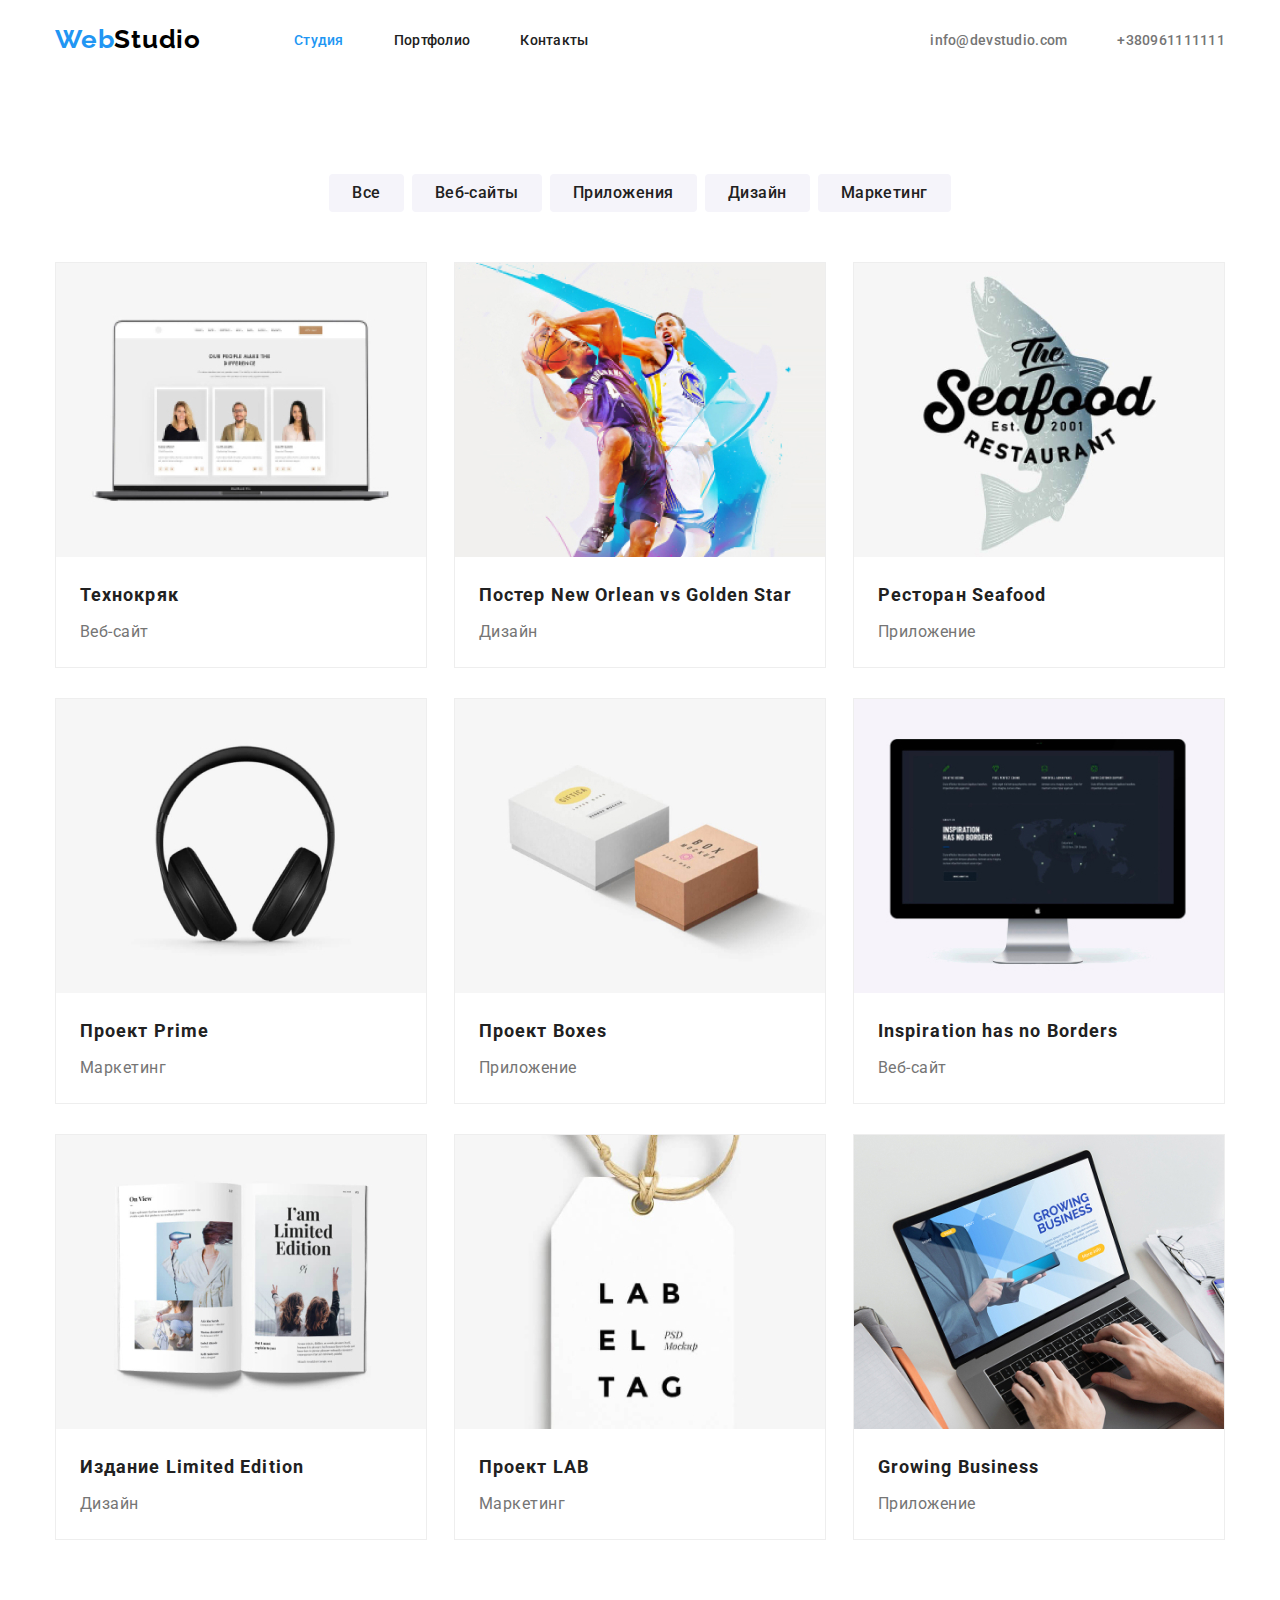
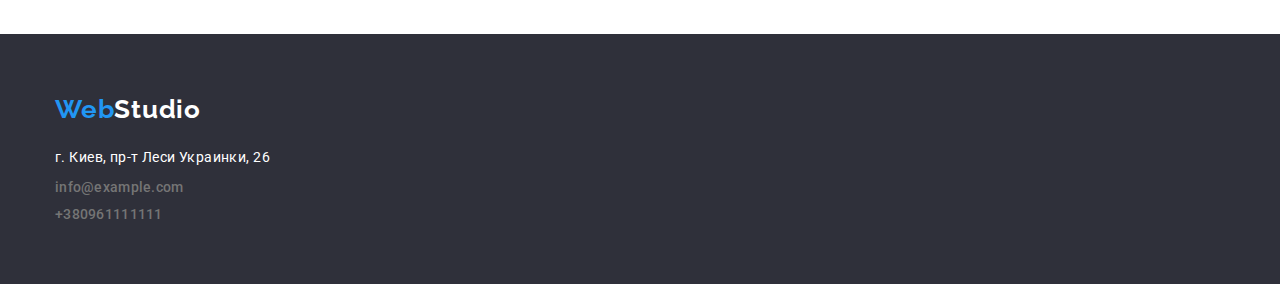
==== portfolio.html @ cd27da0d "start" ====
<!DOCTYPE html>
<html lang="ru">
  <head>
    <meta charset="UTF-8" />
    <meta name="viewport" content="width=device-width, initial-scale=1.0" />
    <title>Web Studio</title>
    <link
      href="https://fonts.googleapis.com/css2?family=Raleway:wght@700&family=Roboto:wght@400;500;700;900&display=swap"
      rel="stylesheet"
    />
    <link
      rel="stylesheet"
      href="https://cdnjs.cloudflare.com/ajax/libs/modern-normalize/0.7.0/modern-normalize.min.css"
    />
    <link rel="stylesheet" href="./css/style.css" />
  </head>
  <body>
    <!--Верхняя линия-->
    <header>
      <div class="container">
        <div class="header-div">
          <nav class="header-nav">
            <a class="page-title hover-for-regular-links" href="./index.html">
              <span class="page-title-color">Web</span>Studio
            </a>
            <ul class="nav-elements-style">
              <li>
                <a class="link" href="/"
                  ><span class="studio-link-current-color">Студия</span></a
                >
              </li>
              <li>
                <a
                  class="hover-for-regular-links link"
                  href="./portfolio.html"
                  target="_blank"
                  >Портфолио</a
                >
              </li>
              <li>
                <a class="hover-for-regular-links link" href="">Контакты</a>
              </li>
            </ul>
          </nav>

          <ul class="header-address-list">
            <li class="item">
              <address>
                <a
                  class="hover-for-regular-links contacts-link-style link"
                  href="mailto:info@devstudio.com"
                  >info@devstudio.com</a
                >
              </address>
            </li>
            <li class="item">
              <address>
                <a
                  class="hover-for-regular-links contacts-link-style link"
                  href="tel:+380961111111"
                  >+380961111111</a
                >
              </address>
            </li>
          </ul>
        </div>
      </div>
    </header>

    <main>
      <h1 hidden>Портфолио</h1>

      <!-- filters -->
      <section class="portfolio section">
        <div class="container">
          <ul class="portfolio-buttons-list">
            <li>
              <button class="portfolio-button-item" type="button">
                Все
              </button>
            </li>
            <li>
              <button class="portfolio-button-item" type="button">
                Веб-сайты
              </button>
            </li>
            <li>
              <button class="portfolio-button-item" type="button">
                Приложения
              </button>
            </li>
            <li>
              <button class="portfolio-button-item" type="button">
                Дизайн
              </button>
            </li>
            <li>
              <button class="portfolio-button-item" type="button">
                Маркетинг
              </button>
            </li>
          </ul>

          <!-- projects -->

          <ul class="projects-list">
            <li class="projects-list-item">
              <img
                src="./images/project-image-1.jpg"
                alt="ноутбук, в браузере которого открыт веб-сайт"
                width="370"
                height="294"
              />
              <h3 class="projects-list-item-title">Технокряк</h3>
              <p>Веб-сайт</p>
            </li>
            <li class="projects-list-item">
              <img
                src="./images/project-image-2.jpg"
                alt="люди играют в баскетболл"
                width="370"
                height="294"
              />
              <h3 class="projects-list-item-title">
                Постер New Orlean vs Golden Star
              </h3>
              <p>Дизайн</p>
            </li>
            <li class="projects-list-item">
              <img
                src="./images/project-image-3.jpg"
                alt="логотип ресторана Seafood"
                width="370"
                height="294"
              />
              <h3 class="projects-list-item-title">Ресторан Seafood</h3>
              <p>Приложение</p>
            </li>
            <li class="projects-list-item">
              <img
                src="./images/project-image-4.jpg"
                alt="наушники"
                width="370"
                height="294"
              />
              <h3 class="projects-list-item-title">Проект Prime</h3>
              <p>Маркетинг</p>
            </li>
            <li class="projects-list-item">
              <img
                src="./images/project-image-5.jpg"
                alt="две коробки"
                width="370"
                height="294"
              />
              <h3 class="projects-list-item-title">Проект Boxes</h3>
              <p>Приложение</p>
            </li>
            <li class="projects-list-item">
              <img
                src="./images/project-image-6.jpg"
                alt="монитор комьютера"
                width="370"
                height="294"
              />
              <h3 class="projects-list-item-title">
                Inspiration has no Borders
              </h3>
              <p>Веб-сайт</p>
            </li>
            <li class="projects-list-item">
              <img
                src="./images/project-image-7.jpg"
                alt="книга"
                width="370"
                height="294"
              />
              <h3 class="projects-list-item-title">
                Издание Limited Edition
              </h3>
              <p>Дизайн</p>
            </li>
            <li class="projects-list-item">
              <img
                src="./images/project-image-8.jpg"
                alt="бирка"
                width="370"
                height="294"
              />
              <h3 class="projects-list-item-title">Проект LAB</h3>
              <p>Маркетинг</p>
            </li>
            <li class="projects-list-item">
              <a href="">
                <img
                  src="./images/project-image-9.jpg"
                  alt="человек работает за
                ноутбуком"
                  width="370"
                  height="294"
                />
                <h3 class="projects-list-item-title">Growing Business</h3>
                <p>Приложение</p>
              </a>
            </li>
          </ul>
        </div>
      </section>
    </main>
    <!-- footer -->
    <footer>
      <div class="container">
        <div>
          <nav class="footer-nav">
            <a
              class="page-title-in-footer hover-for-regular-links"
              href="./index.html"
            >
              <span class="page-title-color">Web</span>Studio
            </a>
          </nav>
          <ul class="address-list">
            <li class="address-list-item">
              <address>
                <a
                  class="address-map hover-for-regular-links"
                  target="_blank"
                  href="https://goo.gl/maps/rDXgbdoQVFNTfPx67"
                  >г. Киев, пр-т Леси Украинки, 26
                </a>
              </address>
            </li>
            <li class="address-list-item">
              <address>
                <a
                  class="hover-for-regular-links contacts-link-style"
                  href="mailto:info@example.com"
                  >info@example.com</a
                >
              </address>
            </li>
            <li class="address-list-item">
              <address>
                <a
                  class="hover-for-regular-links contacts-link-style"
                  href="tel:+380961111111"
                  >+380961111111</a
                >
              </address>
            </li>
          </ul>
        </div>
      </div>
    </footer>
  </body>
</html>
---- css/style.css ----
/* при  окончательном оформлении
 проверить закоментированные значения */

html {
  box-sizing: border-box;
}

*,
*::before,
*::after {
  box-sizing: inherit;
}

body {
  font-family: roboto, sans-serif;
  color: #757575;
}

/* убирает маркеры в маркированном списке */
li {
  list-style: none;
}

ul,
p {
  margin: 0;
  padding: 0;
}

img {
  display: block;
}

a {
  text-decoration: none;
}

.page-title {
  font-family: Raleway, sans-serif;
  font-weight: bold;
  font-size: 26px;
  line-height: 31px;
  letter-spacing: 0.03em;
  color: #000000;
  padding-top: 24px;
  padding-bottom: 25px;
  margin-right: 93px;
}

.page-title-color {
  color: #2196f3;
}
.nav-elements-style {
  display: flex;
  font-weight: 500;
  font-size: 14px;
  line-height: 16px;
  letter-spacing: 0.02em;
  color: #212121;
}
.nav-elements-style li:not(:last-child) {
  margin-right: 50px;
}

.nav-elements-style .link {
  padding-top: 32px;
  padding-bottom: 32px;
  color: inherit;
}

.header-nav {
  display: flex;
  align-items: center;
}

.header-address-list .item + .item {
  margin-left: 50px;
}

.header-address-list .link {
  display: block;
  padding-top: 32px;
  padding-bottom: 32px;
}

.header-address-list {
  display: flex;
  margin-left: auto;
}

.studio-link-current-color {
  color: #2196f3;
}

.header-div {
  display: flex;
}

a:focus {
  color: #2196f3;
  outline-color: inherit;
}

.contacts-link-style {
  font-style: normal;
  font-weight: 500;
  font-size: 14px;
  line-height: 16px;
  letter-spacing: 0.02em;
  color: #757575;
}

.address-map {
  font-style: normal;
  font-weight: normal;
  font-size: 14px;
  line-height: 24px;
  letter-spacing: 0.03em;
  color: #ffffff;
}

.hover-for-regular-links:hover {
  color: #2196f3;
}

.portfolio-button-item:hover {
  background-color: #2196f3;
  color: #ffffff;
  box-shadow: 0px 3px 1px rgba(0, 0, 0, 0.1), 0px 1px 2px rgba(0, 0, 0, 0.08),
    0px 2px 2px rgba(0, 0, 0, 0.12);
}

/*  порядок вставки псевоклассов по спец
a:link { color: red; }
a:visited { color: grey; }
a:hover { color: blue; }
a:active { background-color: yellow; } */

.hero {
  text-align: center;
  padding-top: 200px;
  padding-bottom: 200px;
  background-color: #2f303a;
}

.hero-tagline {
  margin-top: 0;
  margin-bottom: 30px;
  /* margin-left: auto; */
  /* margin-right: auto; */
  font-weight: 900;
  font-size: 44px;
  line-height: 60px;
  letter-spacing: 0.06em;
  text-transform: uppercase;
  color: #fff;
  /* text-align: center; */
  /* width: 696px;
  height: 120px; */
}

.button-hero {
  display: inline-block;
  min-width: 200px;
  padding: 10px 32px;
  cursor: pointer;
  font-weight: bold;
  font-size: 16px;
  line-height: 30px;
  color: #ffffff;
  font-family: roboto, sans-serif;
  border: 1px solid transparent;
  text-align: center;

  background: #2196f3;
  box-shadow: 0px 4px 4px rgba(0, 0, 0, 0.15);
  border-radius: 4px;
}

.features-list-item-title {
  margin-top: 0;
  margin-bottom: 10px;
  font-weight: bold;
  font-size: 14px;
  line-height: 16px;
  letter-spacing: 0.03em;
  text-transform: uppercase;
  color: #212121;
}

.features-list-item-child {
  font-weight: normal;
  font-size: 14px;
  line-height: 24px;
  letter-spacing: 0.03em;
}

.about-work-title {
  margin-top: 0;
  margin-bottom: 50px;
  font-weight: bold;
  font-size: 36px;
  line-height: 42px;
  text-align: center;
  letter-spacing: 0.03em;
  color: #212121;
}

.about-us-title {
  font-weight: bold;
  font-size: 36px;
  line-height: 42px;
  text-align: center;
  letter-spacing: 0.03em;
  color: #212121;
  margin-top: 0px;
  margin-bottom: 50px;
}
.about-our-team-list li h4 {
  font-weight: 500;
  font-size: 16px;
  line-height: 19px;
  text-align: center;
  letter-spacing: 0.03em;
  color: #212121;
  margin-top: 0;
  margin-bottom: 10px;
}

.about-our-team-list li p {
  font-weight: normal;
  font-size: 16px;
  line-height: 19px;
  text-align: center;
  letter-spacing: 0.03em;
}

.about-our-team-list li img {
  margin-bottom: 30px;
}

.about-our-team-list {
  display: flex;
  justify-content: space-between;
}

.about-our-team-list-item {
  background: #ffffff;
  box-shadow: 0px 1px 3px rgba(0, 0, 0, 0.12), 0px 1px 1px rgba(0, 0, 0, 0.14),
    0px 2px 1px rgba(0, 0, 0, 0.2);
  border-radius: 0px 0px 4px 4px;
  padding-bottom: 30px;
}

.portfolio-link-current-color {
  color: #2196f3;
}

.portfolio-button-item {
  background-color: #f5f4fa;
  border-radius: 4px;
  padding: 6px 22px;
  border: 1px solid transparent;
  cursor: pointer;
  box-shadow: none;

  font-weight: 500;
  font-size: 16px;
  line-height: 24px;
  text-align: center;
  letter-spacing: 0.03em;
  color: #212121;
  font-family: roboto, sans-serif;
}

.portfolio-buttons-list {
  margin-bottom: 50px;
  display: flex;
  justify-content: center;
}

.portfolio-buttons-list li:not(:last-child) {
  margin-right: 8px;
}

.projects-list-item-title {
  font-weight: bold;
  font-size: 18px;
  line-height: 36px;
  letter-spacing: 0.06em;
  color: #212121;
  margin: 0 0 4px 0;
  padding-left: 24px;
  padding-right: 24px;
}

.projects-list-item p {
  font-weight: normal;
  font-size: 16px;
  line-height: 30px;
  letter-spacing: 0.03em;
  color: #757575;
  padding-left: 24px;
  padding-right: 24px;
}

.projects-list-item img {
  margin-bottom: 20px;
}

.projects-list-item {
  background-color: #fff;
  padding-bottom: 20px;
  border: 1px solid #eeeeee;
}

.projects-list {
  display: flex;
  flex-wrap: wrap;
  justify-content: space-between;
}

.projects-list-item:nth-child(-n + 6) {
  margin-bottom: 30px;
}

.container {
  width: 1200px;
  padding-left: 15px;
  padding-right: 15px;
  margin: 0 auto;
}

.features {
  padding-top: 94px;
  padding-bottom: 94px;
}

.team {
  background-color: #f5f4fa;
  padding-top: 94px;
  padding-bottom: 94px;
}

footer {
  background-color: #2f303a;
  padding-top: 60px;
  padding-bottom: 60px;
}

.page-title-in-footer {
  font-family: Raleway, sans-serif;
  font-weight: bold;
  font-size: 26px;
  line-height: 31px;
  letter-spacing: 0.03em;
  color: #fff;
}

.footer-nav {
  margin-bottom: 20px;
}

.address-list-item:not(:last-child) {
  margin-bottom: 9px;
}

.portfolio {
  padding: 94px 0 94px 0;
}

.features-list {
  display: flex;
}

.features-list-item:not(:last-child) {
  margin-right: 30px;
}

.about-work-list {
  display: flex;
  justify-content: space-between;
}
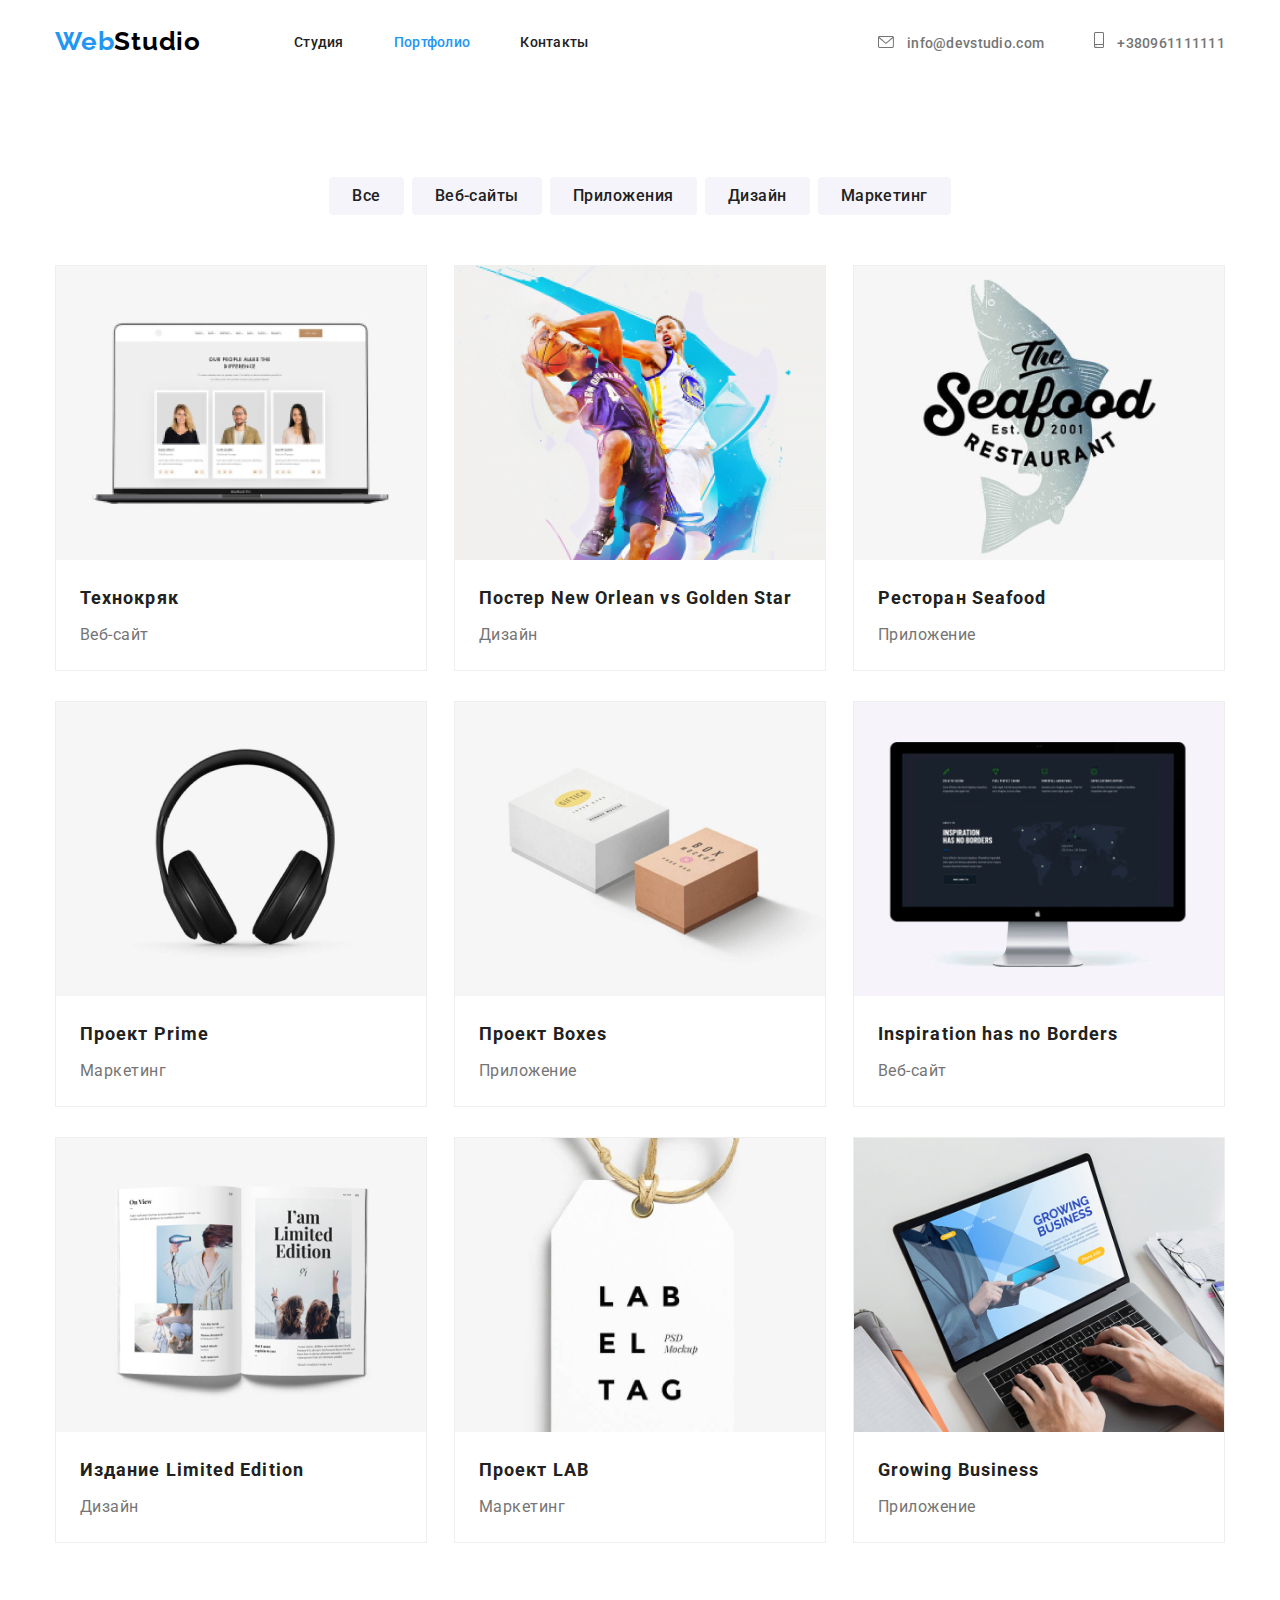
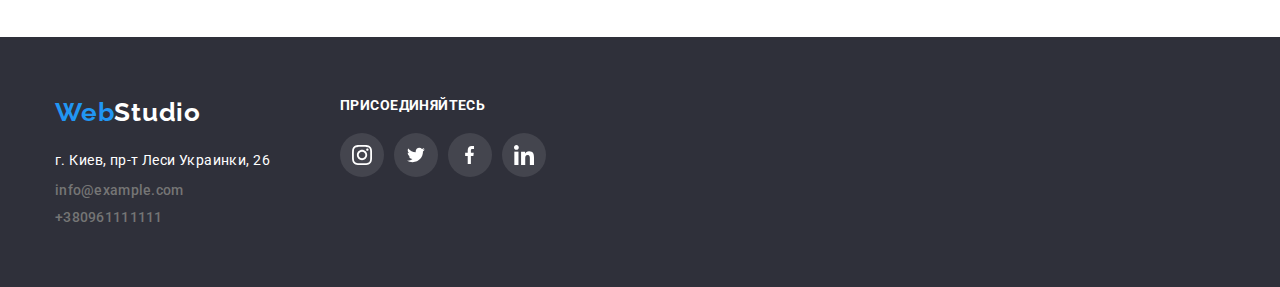
==== commit 04a0b6d9: "2nd commit" ====
--- a/portfolio.html
+++ b/portfolio.html
@@ -25,16 +25,14 @@
             </a>
             <ul class="nav-elements-style">
               <li>
-                <a class="link" href="/"
-                  ><span class="studio-link-current-color">Студия</span></a
-                >
+                <a class="hover-for-regular-links link" href="/">Студия</a>
               </li>
               <li>
                 <a
-                  class="hover-for-regular-links link"
+                  class="link current-color"
                   href="./portfolio.html"
                   target="_blank"
-                  >Портфолио</a
+                  ><span class="current-color">Портфолио</span></a
                 >
               </li>
               <li>
@@ -49,7 +47,10 @@
                 <a
                   class="hover-for-regular-links contacts-link-style link"
                   href="mailto:info@devstudio.com"
-                  >info@devstudio.com</a
+                  ><svg class="mail-svg" width="16px" height="12px">
+                    <use href="./images/sprite.svg#mail"></use>
+                  </svg>
+                  info@devstudio.com</a
                 >
               </address>
             </li>
@@ -58,7 +59,10 @@
                 <a
                   class="hover-for-regular-links contacts-link-style link"
                   href="tel:+380961111111"
-                  >+380961111111</a
+                  ><svg class="phone-svg" width="10px" height="16px">
+                    <use href="./images/sprite.svg#phone"></use>
+                  </svg>
+                  +380961111111</a
                 >
               </address>
             </li>
@@ -75,9 +79,7 @@
         <div class="container">
           <ul class="portfolio-buttons-list">
             <li>
-              <button class="portfolio-button-item" type="button">
-                Все
-              </button>
+              <button class="portfolio-button-item" type="button">Все</button>
             </li>
             <li>
               <button class="portfolio-button-item" type="button">
@@ -175,9 +177,7 @@
                 width="370"
                 height="294"
               />
-              <h3 class="projects-list-item-title">
-                Издание Limited Edition
-              </h3>
+              <h3 class="projects-list-item-title">Издание Limited Edition</h3>
               <p>Дизайн</p>
             </li>
             <li class="projects-list-item">
@@ -209,8 +209,8 @@
     </main>
     <!-- footer -->
     <footer>
-      <div class="container">
-        <div>
+      <div class="container footer-container">
+        <div class="footer-container-1">
           <nav class="footer-nav">
             <a
               class="page-title-in-footer hover-for-regular-links"
@@ -250,6 +250,39 @@
             </li>
           </ul>
         </div>
+        <div>
+          <h3 class="footer-links-title">присоединяйтесь</h3>
+          <ul class="team-links-list">
+            <li>
+              <a class="team-link footer-link" href="">
+                <svg class="footer-svg" width="20px" height="20px">
+                  <use href="./images/sprite.svg#icon-instagram"></use>
+                </svg>
+              </a>
+            </li>
+            <li>
+              <a class="team-link footer-link" href=""
+                ><svg class="footer-svg" width="20px" height="16px">
+                  <use href="./images/sprite.svg#icon-twitter"></use>
+                </svg>
+              </a>
+            </li>
+            <li>
+              <a class="team-link footer-link" href=""
+                ><svg class="footer-svg" width="10px" height="20px">
+                  <use href="./images/sprite.svg#icon-facebook"></use>
+                </svg>
+              </a>
+            </li>
+            <li>
+              <a class="team-link footer-link" href=""
+                ><svg class="footer-svg" width="20px" height="20px">
+                  <use href="./images/sprite.svg#icon-linkedin"></use>
+                </svg>
+              </a>
+            </li>
+          </ul>
+        </div>
       </div>
     </footer>
   </body>
--- a/css/style.css
+++ b/css/style.css
@@ -68,6 +68,10 @@
   color: inherit;
 }
 
+.current-color {
+  color: #2196f3;
+}
+
 .header-nav {
   display: flex;
   align-items: center;
@@ -86,10 +90,48 @@
 .header-address-list {
   display: flex;
   margin-left: auto;
-}
-
-.studio-link-current-color {
-  color: #2196f3;
+  align-items: baseline;
+}
+
+.mail-svg,
+.phone-svg {
+  margin-right: 10px;
+  fill: currentColor;
+}
+
+.team-svg {
+  fill: #afb1b8;
+}
+
+.team-member-position {
+  margin-bottom: 28px;
+}
+
+.team-links-list {
+  display: flex;
+  justify-content: center;
+}
+
+.team-link {
+  width: 44px;
+  height: 44px;
+  display: flex;
+  flex-flow: row;
+  justify-content: center;
+  align-items: center;
+  border-radius: 50%;
+}
+
+.team-link:hover {
+  background-color: #2196f3;
+}
+
+.team-link:hover .team-svg {
+  fill: #fff;
+}
+
+.team-links-list li:not(:last-child) {
+  margin-right: 10px;
 }
 
 .header-div {
@@ -98,7 +140,7 @@
 
 a:focus {
   color: #2196f3;
-  outline-color: inherit;
+  outline-color: #2196f3;
 }
 
 .contacts-link-style {
@@ -140,7 +182,17 @@
   text-align: center;
   padding-top: 200px;
   padding-bottom: 200px;
-  background-color: #2f303a;
+  background-color: #c4c4c4;
+  /* max-width: 1600px; */
+  height: 600px;
+  background-image: linear-gradient(
+      rgba(47, 48, 58, 0.4),
+      rgba(47, 48, 58, 0.4)
+    ),
+    url(../images/hero-img.jpg);
+  background-size: cover;
+  background-repeat: no-repeat;
+  background-position: center;
 }
 
 .hero-tagline {
@@ -195,6 +247,27 @@
   letter-spacing: 0.03em;
 }
 
+.features-icon {
+  background-color: #f5f4fa;
+  margin-bottom: 30px;
+}
+
+.antenna {
+  padding: 25px 102px;
+}
+
+.clock {
+  padding: 25px 101px;
+}
+
+.diagram {
+  padding: 33px 100px;
+}
+
+.astronaut {
+  padding: 30px 115px 29px 100px;
+}
+
 .about-work-title {
   margin-top: 0;
   margin-bottom: 50px;
@@ -209,7 +282,7 @@
 .about-us-title {
   font-weight: bold;
   font-size: 36px;
-  line-height: 42px;
+  line-height: 1.17;
   text-align: center;
   letter-spacing: 0.03em;
   color: #212121;
@@ -325,6 +398,7 @@
 }
 
 .container {
+  /* outline: 1px solid red; */
   width: 1200px;
   padding-left: 15px;
   padding-right: 15px;
@@ -342,6 +416,38 @@
   padding-bottom: 94px;
 }
 
+.clients {
+  padding-top: 94px;
+  padding-bottom: 94px;
+}
+.clients-list {
+  display: flex;
+  justify-content: space-between;
+}
+
+.clients-link {
+  border: 1px solid #afb1b8;
+  border-radius: 4px;
+  width: 170px;
+  height: 90px;
+  display: flex;
+  flex-flow: row;
+  justify-content: center;
+  align-items: center;
+}
+
+.clients-link:hover {
+  border: 1px solid #2196f3;
+}
+
+.clients-link:hover .clients-svg {
+  fill: #2196f3;
+}
+
+.clients-svg {
+  fill: #afb1b8;
+}
+
 footer {
   background-color: #2f303a;
   padding-top: 60px;
@@ -381,3 +487,32 @@
   display: flex;
   justify-content: space-between;
 }
+
+.footer-links-title {
+  font-family: Roboto;
+  font-weight: bold;
+  font-size: 14px;
+  line-height: 16px;
+  letter-spacing: 0.03em;
+  text-transform: uppercase;
+  color: #ffffff;
+  margin-top: 0;
+  margin-bottom: 20px;
+  /* padding-left: 13px; */
+}
+
+.footer-svg {
+  fill: #fff;
+}
+
+.footer-link {
+  background-color: rgba(255, 255, 255, 0.1);
+}
+
+.footer-container {
+  display: flex;
+}
+
+.footer-container-1 {
+  margin-right: 70px;
+}
